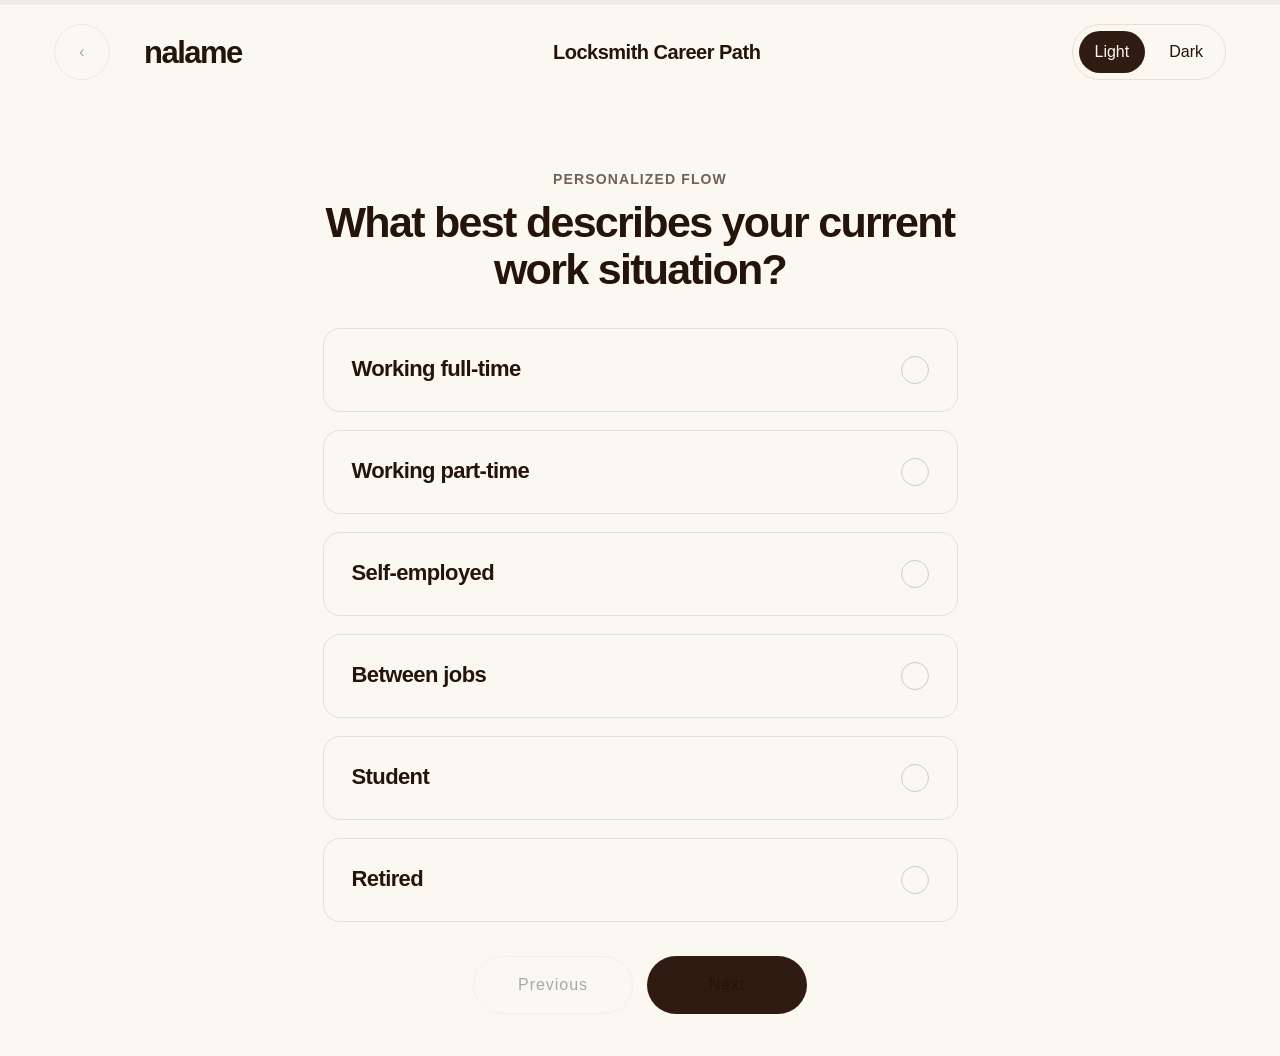
==== index.html @ 8ba8b07e "committed" ====
<!doctype html>
<html lang="en">
  <head>
    <meta charset="utf-8">
    <meta name="viewport" content="width=device-width, initial-scale=1">
    <title>Nalame</title>
    <script src="./wc.js" defer></script>
    <script src="./nalame.config.js" defer></script>
    <script src="./nalame.js" defer></script>
    <link href="scss/nalame.css" rel="stylesheet">
  </head>

  <body style="margin:0;padding:0;">
    <wc-include href="nalame.html"></wc-include>
  </body>
</html>
---- scss/nalame.css ----
html,
body {
  margin: 0;
  padding: 0; }

.nalame {
  --nalame-bg: #fbf8f1;
  --nalame-text: #241409;
  --nalame-primary: #2f1b11;
  --nalame-line: #f0ebe4;
  --nalame-border: #e8ded2;
  --nalame-selected: #f1ebe3;
  --nalame-muted: #6f6258;
  --nalame-focus: #77513d;
  --nalame-white: #ffffff;
  --nalame-motion: 180ms ease;
  min-height: 100vh;
  display: block;
  background: var(--nalame-bg);
  color: var(--nalame-text);
  font-family: Arial, Helvetica, sans-serif; }

.nalame[data-theme="dark"] {
  --nalame-bg: #21170f;
  --nalame-text: #fff8ef;
  --nalame-primary: #f5eadc;
  --nalame-line: rgba(255, 248, 239, 0.12);
  --nalame-border: rgba(255, 248, 239, 0.2);
  --nalame-selected: rgba(245, 234, 220, 0.12);
  --nalame-muted: #d4c4b3;
  --nalame-focus: #f5eadc;
  --nalame-white: #2b2017; }

.nalame *,
.nalame *::before,
.nalame *::after {
  box-sizing: border-box; }

.nalame button,
.nalame input {
  font: inherit; }

.nalame button {
  color: inherit; }

.nalame__shell {
  min-height: 100vh;
  display: flex;
  flex-direction: column; }

.nalame__header {
  min-height: 94px;
  padding: 0 54px;
  display: grid;
  grid-template-columns: 56px auto 1fr auto;
  align-items: center;
  gap: 34px;
  background: var(--nalame-bg); }

.nalame__brand {
  font-size: 31px;
  line-height: 1;
  font-weight: 700;
  letter-spacing: -1.5px;
  white-space: nowrap; }

.nalame__header-title {
  justify-self: center;
  font-size: 20px;
  line-height: 1;
  font-weight: 700;
  letter-spacing: -0.5px; }

.nalame__icon-button {
  width: 56px;
  height: 56px;
  padding: 0;
  border: 1px solid #d5cbbf;
  border-radius: 50%;
  background: transparent;
  display: grid;
  place-items: center;
  cursor: pointer;
  font-size: 28px;
  line-height: 1;
  transition: background-color var(--nalame-motion), border-color var(--nalame-motion), transform var(--nalame-motion); }

.nalame__icon-button:hover:not(:disabled) {
  background: var(--nalame-selected); }

.nalame__icon-button:disabled,
.nalame__button:disabled {
  opacity: 0.35;
  cursor: not-allowed; }

.nalame__theme {
  display: inline-flex;
  align-items: center;
  gap: 8px;
  padding: 6px;
  border: 1px solid var(--nalame-border);
  border-radius: 999px; }

.nalame__theme-button {
  min-height: 42px;
  padding: 0 16px;
  border: 0;
  border-radius: 999px;
  background: transparent;
  color: var(--nalame-muted);
  cursor: pointer;
  font-size: 14px;
  font-weight: 700; }

.nalame__theme-button[aria-pressed="true"] {
  background: var(--nalame-primary);
  color: var(--nalame-bg); }

.nalame__progress-wrap {
  height: 5px;
  background: var(--nalame-line); }

.nalame__progress-track,
.nalame__progress-bar {
  height: 5px;
  display: block; }

.nalame__progress-bar {
  width: 0;
  background: var(--nalame-primary);
  transition: width 240ms ease; }

.nalame__main {
  width: 100%;
  max-width: 675px;
  margin: 0 auto;
  padding: 72px 20px 42px;
  flex: 1; }

.nalame__screen {
  opacity: 1;
  transform: translateY(0); }

.nalame__screen-track--fade-lift {
  animation: nalameFadeLift 350ms cubic-bezier(0.22, 1, 0.36, 1) both; }

.nalame__screen-track--fade-lift-back {
  animation: nalameFadeLiftBack 350ms cubic-bezier(0.22, 1, 0.36, 1) both; }

.nalame__eyebrow,
.nalame__conversation {
  margin: 0 0 12px;
  text-align: center;
  color: var(--nalame-muted);
  font-size: 14px;
  font-weight: 700;
  letter-spacing: 0.08em;
  text-transform: uppercase; }

.nalame__conversation {
  max-width: 560px;
  margin: 0 auto 18px;
  text-transform: none;
  letter-spacing: 0;
  line-height: 1.5; }

.nalame__question,
.nalame__summary-title {
  margin: 0 0 34px;
  text-align: center;
  font-size: 43px;
  line-height: 1.1;
  font-weight: 700;
  letter-spacing: -1.7px; }

.nalame__answers {
  display: grid;
  gap: 18px;
  margin: 0;
  padding: 0;
  border: 0; }

.nalame__answer {
  width: 100%;
  min-height: 84px;
  padding: 0 28px;
  border: 1px solid var(--nalame-border);
  border-radius: 17px;
  background: transparent;
  display: flex;
  align-items: center;
  justify-content: space-between;
  gap: 18px;
  cursor: pointer;
  transition: background-color var(--nalame-motion), border-color var(--nalame-motion), transform var(--nalame-motion), box-shadow var(--nalame-motion); }

.nalame__answer:hover {
  background: rgba(241, 235, 227, 0.45); }

.nalame__answer.is-selected,
.nalame__answer:has(.nalame__answer-input:checked) {
  background: var(--nalame-selected);
  border-color: transparent; }

.nalame__answer-input {
  position: absolute;
  opacity: 0;
  pointer-events: none; }

.nalame__answer-text {
  text-align: left;
  font-size: 22px;
  line-height: 1.2;
  font-weight: 700;
  letter-spacing: -0.6px; }

.nalame__answer-check {
  width: 28px;
  height: 28px;
  border: 1px solid #d5cbbf;
  border-radius: 50%;
  color: transparent;
  display: grid;
  place-items: center;
  flex: 0 0 auto;
  font-size: 16px;
  line-height: 1;
  font-weight: 700; }

.nalame__answer.is-selected .nalame__answer-check,
.nalame__answer:has(.nalame__answer-input:checked) .nalame__answer-check {
  background: var(--nalame-primary);
  border-color: var(--nalame-primary);
  color: var(--nalame-white); }

.nalame__slider-wrap {
  display: grid;
  gap: 18px;
  padding: 28px;
  border: 1px solid var(--nalame-border);
  border-radius: 17px;
  background: rgba(255, 255, 255, 0.55); }

.nalame__slider {
  width: 100%;
  accent-color: var(--nalame-primary); }

.nalame__slider-scale {
  display: flex;
  justify-content: space-between;
  color: var(--nalame-muted);
  font-size: 14px;
  font-weight: 700; }

.nalame__slider-output {
  justify-self: center;
  width: 52px;
  height: 52px;
  border-radius: 50%;
  background: var(--nalame-selected);
  display: grid;
  place-items: center;
  font-size: 24px;
  font-weight: 700; }

.nalame__actions {
  margin-top: 34px;
  display: flex;
  justify-content: center;
  gap: 14px;
  flex-wrap: wrap; }

.nalame__button {
  min-width: 160px;
  min-height: 58px;
  padding: 0 24px;
  border: 1px solid var(--nalame-border);
  border-radius: 999px;
  background: transparent;
  cursor: pointer;
  font-size: 16px;
  font-weight: 700;
  letter-spacing: 0.06em;
  transition: transform var(--nalame-motion), opacity var(--nalame-motion), box-shadow var(--nalame-motion); }

.nalame__button--primary {
  border: 0;
  background: var(--nalame-primary);
  color: var(--nalame-bg); }

.nalame__button:hover:not(:disabled) {
  transform: translateY(-1px);
  box-shadow: 0 18px 34px rgba(47, 27, 17, 0.2); }

.nalame__summary-intro {
  max-width: 520px;
  margin: 0 auto 34px;
  text-align: center;
  color: var(--nalame-muted);
  font-size: 18px;
  line-height: 1.5; }

.nalame__summary-list {
  display: grid;
  gap: 14px;
  margin: 0;
  padding: 0;
  list-style: none; }

.nalame__summary-item {
  padding: 20px 24px;
  border: 1px solid var(--nalame-border);
  border-radius: 17px;
  background: rgba(255, 255, 255, 0.35); }

.nalame__summary-question,
.nalame__summary-answer {
  margin: 0; }

.nalame__summary-question {
  font-weight: 700; }

.nalame__summary-answer {
  margin-top: 8px;
  color: var(--nalame-muted); }

.nalame__icon-button:focus-visible,
.nalame__theme-button:focus-visible,
.nalame__answer:focus-within,
.nalame__button:focus-visible,
.nalame__slider:focus-visible {
  outline: 3px solid var(--nalame-focus);
  outline-offset: 3px; }

.nalame__sr-only {
  position: absolute;
  width: 1px;
  height: 1px;
  padding: 0;
  margin: -1px;
  overflow: hidden;
  clip: rect(0, 0, 0, 0);
  white-space: nowrap;
  border: 0; }

@keyframes nalameFadeLift {
  from {
    opacity: 0;
    transform: translateY(14px); }
  to {
    opacity: 1;
    transform: translateY(0); } }

@keyframes nalameFadeLiftBack {
  from {
    opacity: 0;
    transform: translateY(-14px); }
  to {
    opacity: 1;
    transform: translateY(0); } }

@media (max-width: 700px) {
  .nalame__header {
    min-height: 82px;
    padding: 0 18px;
    grid-template-columns: 48px auto 1fr;
    gap: 14px; }
  .nalame__icon-button {
    width: 48px;
    height: 48px; }
  .nalame__brand {
    font-size: 25px; }
  .nalame__header-title {
    display: none; }
  .nalame__theme {
    justify-self: end; }
  .nalame__theme-button {
    min-height: 36px;
    padding: 0 10px;
    font-size: 12px; }
  .nalame__main {
    padding-top: 54px; }
  .nalame__question,
  .nalame__summary-title {
    font-size: 34px; }
  .nalame__answer {
    min-height: 76px;
    padding: 0 20px; }
  .nalame__answer-text {
    font-size: 19px; } }
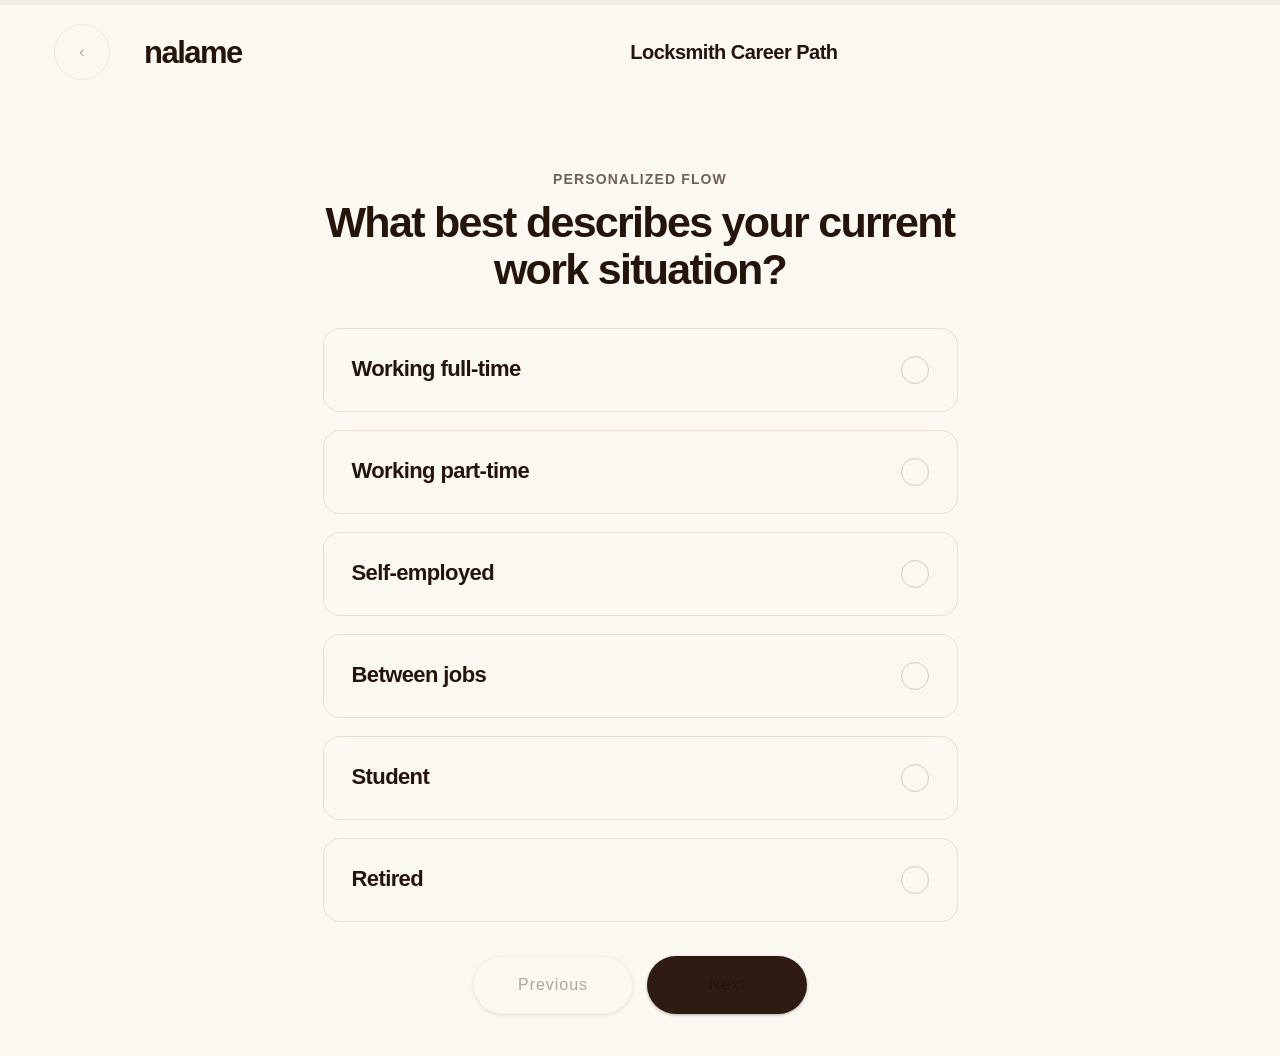
==== commit b8911527: "committed" ====
--- a/index.html
+++ b/index.html
@@ -7,7 +7,7 @@
     <script src="./wc.js" defer></script>
     <script src="./nalame.config.js" defer></script>
     <script src="./nalame.js" defer></script>
-    <link href="scss/nalame.css" rel="stylesheet">
+    <link href="./nalame.css" rel="stylesheet">
   </head>
 
   <body style="margin:0;padding:0;">
--- a/nalame.css
+++ b/nalame.css
@@ -0,0 +1,406 @@
+html,
+body {
+  margin: 0;
+  padding: 0; }
+
+.nalame {
+  --nalame-bg: #fbf8f1;
+  --nalame-text: #241409;
+  --nalame-primary: #2f1b11;
+  --nalame-line: #f0ebe4;
+  --nalame-border: #e8ded2;
+  --nalame-selected: #f1ebe3;
+  --nalame-muted: #6f6258;
+  --nalame-focus: #77513d;
+  --nalame-white: #ffffff;
+  --nalame-motion: 180ms ease;
+  min-height: 100vh;
+  display: block;
+  background: var(--nalame-bg);
+  color: var(--nalame-text);
+  font-family: Arial, Helvetica, sans-serif; }
+
+.nalame[data-theme="dark"] {
+  --nalame-bg: #21170f;
+  --nalame-text: #fff8ef;
+  --nalame-primary: #f5eadc;
+  --nalame-line: rgba(255, 248, 239, 0.12);
+  --nalame-border: rgba(255, 248, 239, 0.2);
+  --nalame-selected: rgba(245, 234, 220, 0.12);
+  --nalame-muted: #d4c4b3;
+  --nalame-focus: #f5eadc;
+  --nalame-white: #2b2017; }
+
+.nalame *,
+.nalame *::before,
+.nalame *::after {
+  box-sizing: border-box; }
+
+.nalame button,
+.nalame input {
+  font: inherit; }
+
+.nalame button {
+  color: inherit; }
+
+.nalame__shell {
+  min-height: 100vh;
+  display: flex;
+  flex-direction: column; }
+
+.nalame__header {
+  min-height: 94px;
+  padding: 0 54px;
+  display: grid;
+  grid-template-columns: 56px auto 1fr auto;
+  align-items: center;
+  gap: 34px;
+  background: var(--nalame-bg); }
+
+.nalame__brand {
+  font-size: 31px;
+  line-height: 1;
+  font-weight: 700;
+  letter-spacing: -1.5px;
+  white-space: nowrap; }
+
+.nalame__header-title {
+  justify-self: center;
+  font-size: 20px;
+  line-height: 1;
+  font-weight: 700;
+  letter-spacing: -0.5px; }
+
+.nalame__icon-button {
+  width: 56px;
+  height: 56px;
+  padding: 0;
+  border: 1px solid #d5cbbf;
+  border-radius: 50%;
+  background: transparent;
+  display: grid;
+  place-items: center;
+  cursor: pointer;
+  font-size: 28px;
+  line-height: 1;
+  transition: background-color var(--nalame-motion), border-color var(--nalame-motion), transform var(--nalame-motion); }
+
+.nalame__icon-button:hover:not(:disabled) {
+  background: var(--nalame-selected); }
+
+.nalame__icon-button:disabled,
+.nalame__button:disabled {
+  opacity: 0.35;
+  cursor: not-allowed; }
+
+.nalame__theme {
+  display: inline-flex;
+  align-items: center;
+  gap: 8px;
+  padding: 6px;
+  border: 1px solid var(--nalame-border);
+  border-radius: 999px; }
+
+.nalame__theme-button {
+  min-height: 42px;
+  padding: 0 16px;
+  border: 0;
+  border-radius: 999px;
+  background: transparent;
+  color: var(--nalame-muted);
+  cursor: pointer;
+  font-size: 14px;
+  font-weight: 700; }
+
+.nalame__theme-button[aria-pressed="true"] {
+  background: var(--nalame-primary);
+  color: var(--nalame-bg); }
+
+.nalame__progress-wrap {
+  height: 5px;
+  background: var(--nalame-line); }
+
+.nalame__progress-track,
+.nalame__progress-bar {
+  height: 5px;
+  display: block; }
+
+.nalame__progress-bar {
+  width: 0;
+  background: var(--nalame-primary);
+  transition: width 240ms ease; }
+
+.nalame__main {
+  width: 100%;
+  max-width: 675px;
+  margin: 0 auto;
+  padding: 72px 20px 42px;
+  flex: 1; }
+
+.nalame__screen {
+  opacity: 1;
+  transform: translateY(0); }
+
+.nalame__screen-track--fade-lift {
+  animation: nalameFadeLift 350ms cubic-bezier(0.22, 1, 0.36, 1) both; }
+
+.nalame__screen-track--fade-lift-back {
+  animation: nalameFadeLiftBack 350ms cubic-bezier(0.22, 1, 0.36, 1) both; }
+
+.nalame__eyebrow,
+.nalame__conversation {
+  margin: 0 0 12px;
+  text-align: center;
+  color: var(--nalame-muted);
+  font-size: 14px;
+  font-weight: 700;
+  letter-spacing: 0.08em;
+  text-transform: uppercase; }
+
+.nalame__conversation {
+  max-width: 560px;
+  margin: 0 auto 18px;
+  text-transform: none;
+  letter-spacing: 0;
+  line-height: 1.5; }
+
+.nalame__question,
+.nalame__summary-title {
+  margin: 0 0 34px;
+  text-align: center;
+  font-size: 43px;
+  line-height: 1.1;
+  font-weight: 700;
+  letter-spacing: -1.7px; }
+
+.nalame__answers {
+  display: grid;
+  gap: 18px;
+  margin: 0;
+  padding: 0;
+  border: 0; }
+
+.nalame__answer {
+  width: 100%;
+  min-height: 84px;
+  padding: 0 28px;
+  border: 1px solid var(--nalame-border);
+  border-radius: 17px;
+  background: transparent;
+  display: flex;
+  align-items: center;
+  justify-content: space-between;
+  gap: 18px;
+  cursor: pointer;
+  transition: background-color var(--nalame-motion), border-color var(--nalame-motion), transform var(--nalame-motion), box-shadow var(--nalame-motion); }
+
+.nalame__answer:hover {
+  background: rgba(241, 235, 227, 0.45); }
+
+.nalame__answer.is-selected,
+.nalame__answer:has(.nalame__answer-input:checked) {
+  background: var(--nalame-selected);
+  border-color: transparent; }
+
+.nalame__answer-input {
+  position: absolute;
+  opacity: 0;
+  pointer-events: none; }
+
+.nalame__answer-text {
+  text-align: left;
+  font-size: 22px;
+  line-height: 1.2;
+  font-weight: 700;
+  letter-spacing: -0.6px; }
+
+.nalame__answer-check {
+  width: 28px;
+  height: 28px;
+  border: 1px solid #d5cbbf;
+  border-radius: 50%;
+  color: transparent;
+  display: grid;
+  place-items: center;
+  flex: 0 0 auto;
+  font-size: 16px;
+  line-height: 1;
+  font-weight: 700; }
+
+.nalame__answer.is-selected .nalame__answer-check,
+.nalame__answer:has(.nalame__answer-input:checked) .nalame__answer-check {
+  background: var(--nalame-primary);
+  border-color: var(--nalame-primary);
+  color: var(--nalame-white); }
+
+.nalame__slider-wrap {
+  display: grid;
+  gap: 18px;
+  padding: 28px;
+  border: 1px solid var(--nalame-border);
+  border-radius: 17px;
+  background: rgba(255, 255, 255, 0.55); }
+
+.nalame__slider {
+  width: 100%;
+  accent-color: var(--nalame-primary); }
+
+.nalame__slider-scale {
+  display: flex;
+  justify-content: space-between;
+  color: var(--nalame-muted);
+  font-size: 14px;
+  font-weight: 700; }
+
+.nalame__slider-output {
+  justify-self: center;
+  width: 52px;
+  height: 52px;
+  border-radius: 50%;
+  background: var(--nalame-selected);
+  display: grid;
+  place-items: center;
+  font-size: 24px;
+  font-weight: 700; }
+
+.nalame__actions {
+  margin-top: 34px;
+  display: flex;
+  justify-content: center;
+  gap: 14px;
+  flex-wrap: wrap; }
+
+.nalame__button {
+  min-width: 160px;
+  min-height: 58px;
+  padding: 0 24px;
+  border: 1px solid var(--nalame-border);
+  border-radius: 999px;
+  background: transparent;
+  cursor: pointer;
+  font-size: 16px;
+  font-weight: 700;
+  letter-spacing: 0.06em;
+  transition: transform var(--nalame-motion), opacity var(--nalame-motion), box-shadow var(--nalame-motion); }
+
+.nalame__button--primary {
+  border: 0;
+  background: var(--nalame-primary);
+  color: var(--nalame-bg); }
+
+.nalame__button:hover:not(:disabled) {
+  transform: translateY(-1px);
+  box-shadow: 0 18px 34px rgba(47, 27, 17, 0.2); }
+
+.nalame__summary-intro {
+  max-width: 520px;
+  margin: 0 auto 34px;
+  text-align: center;
+  color: var(--nalame-muted);
+  font-size: 18px;
+  line-height: 1.5; }
+
+.nalame__summary-list {
+  display: grid;
+  gap: 14px;
+  margin: 0;
+  padding: 0;
+  list-style: none; }
+
+.nalame__summary-item {
+  padding: 20px 24px;
+  border: 1px solid var(--nalame-border);
+  border-radius: 17px;
+  background: rgba(255, 255, 255, 0.35); }
+
+.nalame__summary-question,
+.nalame__summary-answer {
+  margin: 0; }
+
+.nalame__summary-question {
+  font-weight: 700; }
+
+.nalame__summary-answer {
+  margin-top: 8px;
+  color: var(--nalame-muted); }
+
+.nalame__icon-button:focus-visible,
+.nalame__theme-button:focus-visible,
+.nalame__answer:focus-within,
+.nalame__button:focus-visible,
+.nalame__slider:focus-visible {
+  outline: 3px solid var(--nalame-focus);
+  outline-offset: 3px; }
+
+.nalame__sr-only {
+  position: absolute;
+  width: 1px;
+  height: 1px;
+  padding: 0;
+  margin: -1px;
+  overflow: hidden;
+  clip: rect(0, 0, 0, 0);
+  white-space: nowrap;
+  border: 0; }
+
+@keyframes nalameFadeLift {
+  from {
+    opacity: 0;
+    transform: translateY(14px); }
+  to {
+    opacity: 1;
+    transform: translateY(0); } }
+
+@keyframes nalameFadeLiftBack {
+  from {
+    opacity: 0;
+    transform: translateY(-14px); }
+  to {
+    opacity: 1;
+    transform: translateY(0); } }
+
+@media (max-width: 700px) {
+  .nalame__header {
+    min-height: 82px;
+    padding: 0 18px;
+    grid-template-columns: 48px auto 1fr;
+    gap: 14px; }
+  .nalame__icon-button {
+    width: 48px;
+    height: 48px; }
+  .nalame__brand {
+    font-size: 25px; }
+  .nalame__header-title {
+    display: none; }
+  .nalame__theme {
+    justify-self: end; }
+  .nalame__theme-button {
+    min-height: 36px;
+    padding: 0 10px;
+    font-size: 12px; }
+  .nalame__main {
+    padding-top: 54px; }
+  .nalame__question,
+  .nalame__summary-title {
+    font-size: 34px; }
+  .nalame__answer {
+    min-height: 76px;
+    padding: 0 20px; }
+  .nalame__answer-text {
+    font-size: 19px; } }
+
+.nalame__theme {
+  display: none !important; }
+
+.nalame__button {
+  border: none;
+  border-radius: 20px;
+  min-height: 40px;
+  padding: 0 24px;
+  font-weight: 600;
+  background: #6750A4;
+  color: #fff;
+  box-shadow: 0 1px 3px rgba(0, 0, 0, 0.3); }
+
+.nalame__button:not(:disabled):hover {
+  transform: translateY(-1px); }
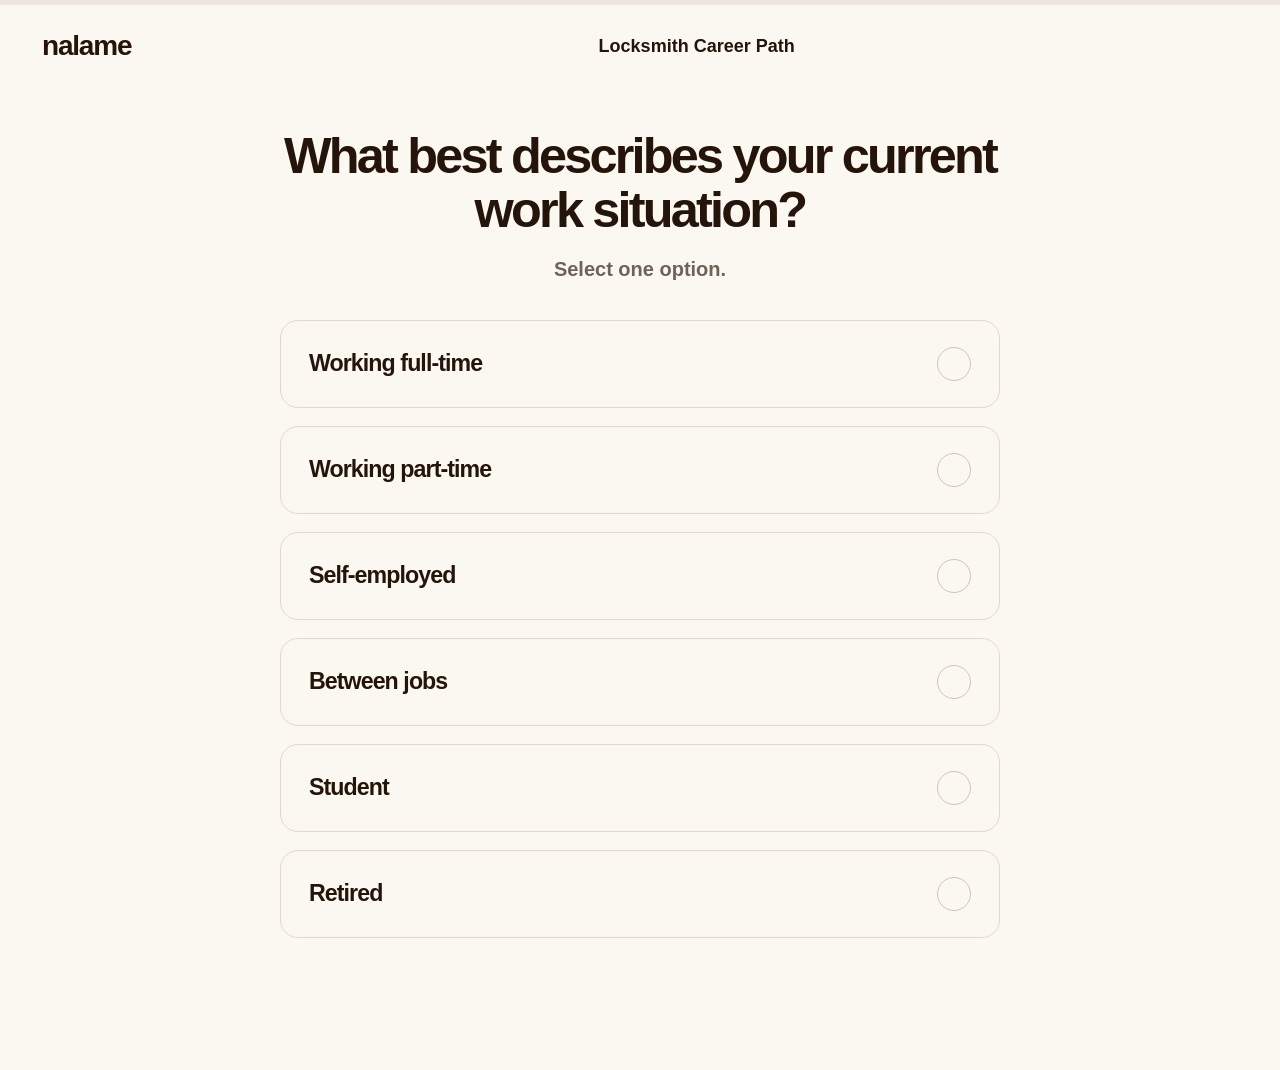
==== commit d2066ba3: "committed" ====
--- a/index.html
+++ b/index.html
@@ -4,11 +4,11 @@
     <meta charset="utf-8">
     <meta name="viewport" content="width=device-width, initial-scale=1">
     <title>Nalame</title>
-    <script src="./wc.js" defer></script>
-    <script src="./nalame.config.js" defer></script>
-    <script src="./nalame.js" defer></script>
-    <link href="./nalame.css" rel="stylesheet">
-  </head>
+    <script src="wc.js" defer></script>
+    <script src="nalame.config.js" defer></script>
+    <script src="nalame.js" defer></script>
+    <link href="./nalame.scss" rel="stylesheet">
+</head>
 
   <body style="margin:0;padding:0;">
     <wc-include href="nalame.html"></wc-include>
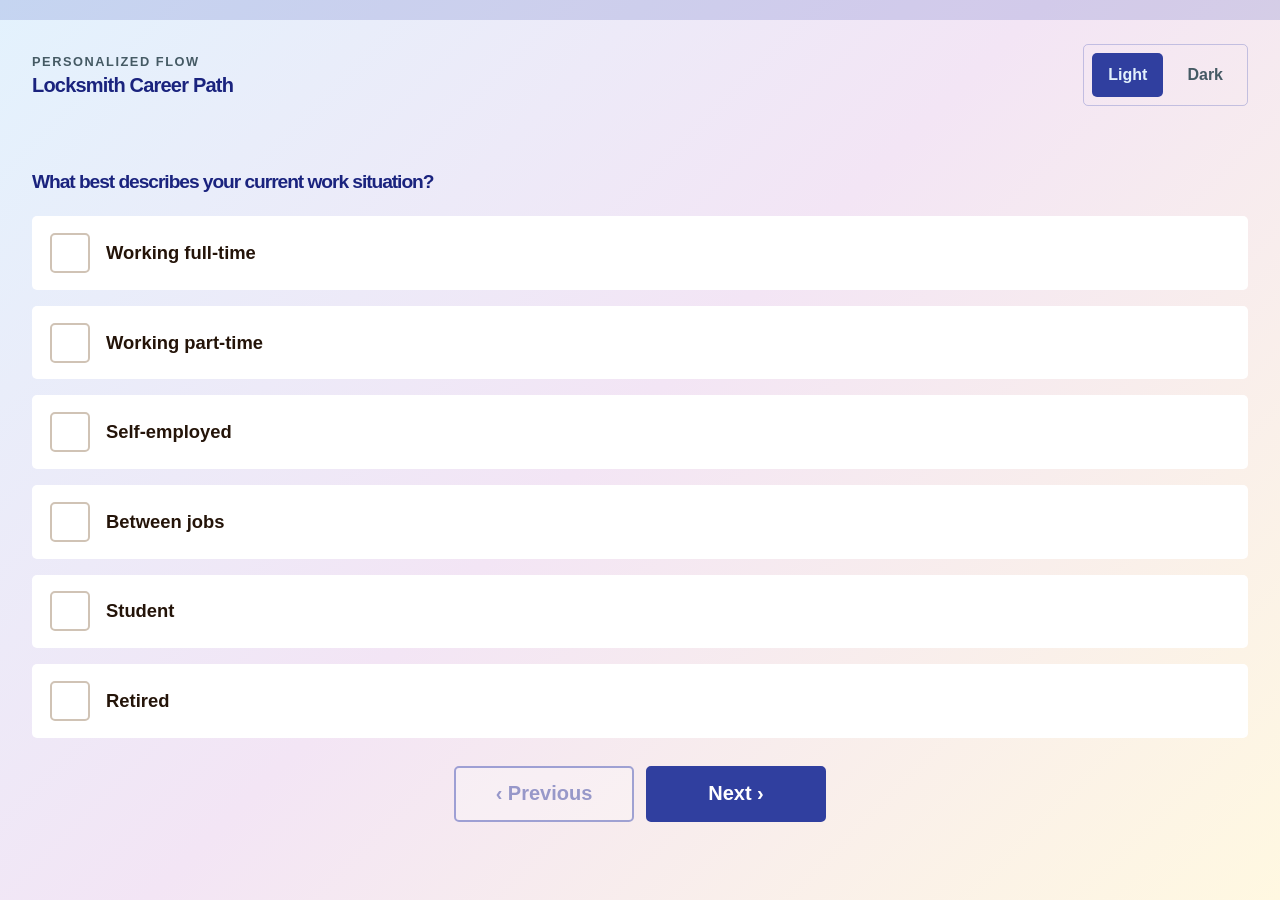
==== commit 974b1023: "committed" ====
--- a/index.html
+++ b/index.html
@@ -4,12 +4,11 @@
     <meta charset="utf-8">
     <meta name="viewport" content="width=device-width, initial-scale=1">
     <title>Nalame</title>
-    <script src="wc.js" defer></script>
+    <link rel="stylesheet" href="nalame.css">
+    <script src="./wc.js" defer></script>
     <script src="nalame.config.js" defer></script>
     <script src="nalame.js" defer></script>
-    <link href="./nalame.scss" rel="stylesheet">
-</head>
-
+  </head>
   <body style="margin:0;padding:0;">
     <wc-include href="nalame.html"></wc-include>
   </body>
--- a/nalame.css
+++ b/nalame.css
@@ -0,0 +1,821 @@
+@charset "UTF-8";
+.nalame {
+  --nalame-color-primary: #3f51b5;
+  --nalame-color-primary-strong: #303f9f;
+  --nalame-color-secondary: #00796b;
+  --nalame-color-surface: #ffffff;
+  --nalame-color-surface-variant: #e3f2fd;
+  --nalame-color-background: #e3f2fd;
+  --nalame-color-text: #1a237e;
+  --nalame-color-muted: #455a64;
+  --nalame-color-outline: #90caf9;
+  --nalame-color-focus: #ffeb3b;
+  --nalame-color-card: #ffffff;
+  --nalame-answer-1: #3f51b5;
+  --nalame-answer-2: #009688;
+  --nalame-answer-3: #ff9800;
+  --nalame-answer-4: #e91e63;
+  --nalame-answer-selected: #4caf50;
+  --nalame-radius-sm: 5px;
+  --nalame-radius-md: 5px;
+  --nalame-radius-lg: 5px;
+  --nalame-space-1: 0.25rem;
+  --nalame-space-2: 0.5rem;
+  --nalame-space-3: 0.75rem;
+  --nalame-space-4: 1rem;
+  --nalame-space-5: 1.5rem;
+  --nalame-space-6: 2rem;
+  --nalame-font-family: Arial, Helvetica, sans-serif;
+  --nalame-motion: 180ms ease;
+  display: block;
+  width: 100%;
+  min-height: 100dvh;
+  overflow-x: hidden;
+  color: var(--nalame-color-text);
+  background: linear-gradient(135deg, #e3f2fd 0%, #f3e5f5 48%, #fff8e1 100%);
+  font-family: var(--nalame-font-family); }
+
+.nalame[data-theme="dark"] {
+  --nalame-color-primary: #80deea;
+  --nalame-color-primary-strong: #26c6da;
+  --nalame-color-secondary: #ffcc80;
+  --nalame-color-surface: #121826;
+  --nalame-color-surface-variant: #1e293b;
+  --nalame-color-background: #0f172a;
+  --nalame-color-text: #f8fafc;
+  --nalame-color-muted: #cbd5e1;
+  --nalame-color-outline: #475569;
+  --nalame-color-card: #121826;
+  --nalame-answer-1: #5c6bc0;
+  --nalame-answer-2: #26a69a;
+  --nalame-answer-3: #ffa726;
+  --nalame-answer-4: #ec407a;
+  --nalame-answer-selected: #66bb6a;
+  background: linear-gradient(135deg, #0f172a 0%, #263238 50%, #311b92 100%); }
+
+.nalame[data-theme="light"] {
+  --nalame-color-primary: #3f51b5;
+  --nalame-color-primary-strong: #303f9f;
+  --nalame-color-secondary: #00796b;
+  --nalame-color-surface: #ffffff;
+  --nalame-color-surface-variant: #e0f7fa;
+  --nalame-color-background: #e3f2fd;
+  --nalame-color-text: #1a237e;
+  --nalame-color-muted: #455a64;
+  --nalame-color-outline: #90caf9;
+  --nalame-color-card: #ffffff;
+  --nalame-answer-1: #3f51b5;
+  --nalame-answer-2: #009688;
+  --nalame-answer-3: #ff9800;
+  --nalame-answer-4: #e91e63;
+  --nalame-answer-selected: #4caf50;
+  background: linear-gradient(135deg, #e3f2fd 0%, #f3e5f5 48%, #fff8e1 100%); }
+
+.nalame * {
+  box-sizing: border-box;
+  font-family: var(--nalame-font-family); }
+
+.nalame__shell {
+  width: 100%;
+  min-height: 100dvh;
+  display: flex;
+  flex-direction: column;
+  margin: 0;
+  padding: 20px var(--nalame-space-6) var(--nalame-space-5); }
+
+.nalame__progress-wrap {
+  position: fixed;
+  top: 0;
+  left: 0;
+  right: 0;
+  z-index: 20;
+  width: 100vw;
+  height: 20px;
+  margin: 0;
+  padding: 0;
+  pointer-events: none; }
+
+.nalame__progress-track {
+  width: 100%;
+  height: 20px;
+  display: block;
+  overflow: hidden;
+  border-radius: 0;
+  background: rgba(63, 81, 181, 0.18); }
+
+.nalame[data-theme="dark"] .nalame__progress-track {
+  background: rgba(242, 234, 223, 0.18); }
+
+.nalame__progress-bar {
+  width: 0;
+  height: 20px;
+  display: block;
+  border-radius: 0;
+  background: var(--nalame-color-primary);
+  transition: width var(--nalame-motion); }
+
+.nalame__header {
+  width: 100%;
+  display: flex;
+  align-items: center;
+  justify-content: space-between;
+  gap: var(--nalame-space-4);
+  padding: var(--nalame-space-5) 0 var(--nalame-space-3); }
+
+.nalame__brand {
+  display: grid;
+  gap: var(--nalame-space-1); }
+
+.nalame__eyebrow {
+  color: var(--nalame-color-muted);
+  font-size: 0.8rem;
+  font-weight: 800;
+  letter-spacing: 0.12em;
+  text-transform: uppercase; }
+
+.nalame__title {
+  margin: 0;
+  color: var(--nalame-color-text);
+  font-size: 1.25rem;
+  font-weight: 900;
+  line-height: 1.2;
+  letter-spacing: -0.04em; }
+
+.nalame__theme {
+  display: inline-flex;
+  align-items: center;
+  gap: var(--nalame-space-2);
+  padding: var(--nalame-space-2);
+  border: 1px solid rgba(63, 81, 181, 0.28);
+  border-radius: var(--nalame-radius-md);
+  background: transparent; }
+
+.nalame[data-theme="dark"] .nalame__theme {
+  border-color: rgba(242, 234, 223, 0.16); }
+
+.nalame__theme-label {
+  display: none; }
+
+.nalame__theme-button,
+.nalame__button {
+  min-height: 44px;
+  border: 0;
+  border-radius: var(--nalame-radius-md);
+  cursor: pointer;
+  font: inherit;
+  font-weight: 800;
+  transition: background-color var(--nalame-motion), color var(--nalame-motion), border-color var(--nalame-motion); }
+
+.nalame__theme-button {
+  padding: 0 var(--nalame-space-4);
+  color: var(--nalame-color-muted);
+  background: transparent; }
+
+.nalame__theme-button[aria-pressed="true"] {
+  color: var(--nalame-color-background);
+  background: var(--nalame-color-primary-strong); }
+
+.nalame__main {
+  width: 100%;
+  flex: 1;
+  min-height: calc(100dvh - 150px);
+  display: flex;
+  align-items: center;
+  justify-content: center;
+  overflow: visible; }
+
+.nalame__screen-viewport,
+.nalame__screen-track,
+.nalame__screen {
+  width: 100%;
+  max-width: 100%;
+  display: block; }
+
+.nalame__screen-track {
+  will-change: opacity, transform; }
+
+.nalame__screen-track--fade-lift {
+  animation: nalameFadeLift 350ms cubic-bezier(0.22, 1, 0.36, 1) both; }
+
+.nalame__screen-track--fade-lift-back {
+  animation: nalameFadeLiftBack 350ms cubic-bezier(0.22, 1, 0.36, 1) both; }
+
+.nalame__card {
+  width: 100%;
+  max-width: 1280px;
+  margin: 0 auto;
+  padding: 0;
+  border: 0;
+  border-radius: var(--nalame-radius-lg);
+  background: transparent;
+  box-shadow: none; }
+
+.nalame__card--quiz {
+  min-height: auto;
+  display: flex;
+  flex-direction: column;
+  justify-content: center;
+  gap: var(--nalame-space-5); }
+
+.nalame__question-media {
+  width: 100%;
+  min-height: 0;
+  max-height: 7.5rem;
+  display: flex;
+  align-items: center;
+  justify-content: center;
+  margin: 0 auto;
+  padding: 0;
+  overflow: hidden; }
+
+.nalame__question-media--empty {
+  display: none; }
+
+.nalame__question-image {
+  width: 12rem;
+  max-width: 100%;
+  max-height: 7.5rem;
+  height: auto;
+  display: block;
+  object-fit: contain;
+  border: 0;
+  border-radius: var(--nalame-radius-md);
+  box-shadow: none; }
+
+.nalame__question {
+  width: 100%;
+  min-height: 0;
+  max-height: none;
+  display: block;
+  margin: 0;
+  overflow: visible;
+  color: var(--nalame-color-text);
+  font-size: 3.5rem;
+  font-weight: 900;
+  line-height: 1.05;
+  letter-spacing: -0.055em;
+  text-align: left;
+  text-wrap: balance; }
+
+.nalame__answers {
+  width: 100%;
+  display: flex;
+  flex-direction: column;
+  gap: var(--nalame-space-4);
+  margin: 0;
+  padding: 0;
+  border: 0; }
+
+.nalame__answer {
+  position: relative;
+  width: 100%;
+  border: 2px solid transparent;
+  border-radius: var(--nalame-radius-md);
+  transition: border-color var(--nalame-motion); }
+
+.nalame__answer:hover,
+.nalame__answer:focus-within,
+.nalame__answer:has(.nalame__answer-input:checked) {
+  border-color: var(--nalame-color-focus); }
+
+.nalame__answer-input {
+  position: absolute;
+  inset: 0;
+  width: 100%;
+  height: 100%;
+  opacity: 0;
+  cursor: pointer; }
+
+.nalame__answer-label {
+  width: 100%;
+  min-height: 4.35rem;
+  display: grid;
+  grid-template-columns: 2.5rem 1fr;
+  align-items: center;
+  column-gap: var(--nalame-space-4);
+  padding: var(--nalame-space-3) var(--nalame-space-4);
+  border: 0;
+  border-radius: var(--nalame-radius-md);
+  color: #ffffff;
+  background: var(--nalame-answer-1);
+  box-shadow: none;
+  font-size: 1.15rem;
+  font-weight: 900;
+  line-height: 1.2;
+  text-align: left; }
+
+.nalame__answer:nth-of-type(2) .nalame__answer-label {
+  background: var(--nalame-answer-2); }
+
+.nalame__answer:nth-of-type(3) .nalame__answer-label {
+  background: var(--nalame-answer-3);
+  color: #1b1b1b; }
+
+.nalame__answer:nth-of-type(4) .nalame__answer-label {
+  background: var(--nalame-answer-4); }
+
+.nalame__answer-input:checked + .nalame__answer-label {
+  color: #ffffff;
+  background: var(--nalame-answer-selected); }
+
+.nalame__answer-check {
+  width: 2.5rem;
+  height: 2.5rem;
+  display: inline-flex;
+  align-items: center;
+  justify-content: center;
+  border: 3px solid currentColor;
+  border-radius: var(--nalame-radius-md);
+  color: inherit;
+  background: transparent;
+  line-height: 1; }
+
+.nalame__answer-text {
+  min-width: 0;
+  display: block;
+  overflow-wrap: anywhere; }
+
+.nalame__answer-input:checked + .nalame__answer-label .nalame__answer-check::after {
+  content: "✓";
+  display: block;
+  font-size: 2.1rem;
+  font-weight: 900;
+  line-height: 1; }
+
+.nalame__answer-input:focus-visible + .nalame__answer-label,
+.nalame__button:focus-visible,
+.nalame__theme-button:focus-visible {
+  outline: 4px solid var(--nalame-color-focus);
+  outline-offset: 4px; }
+
+.nalame__actions {
+  display: flex;
+  flex-wrap: wrap;
+  align-items: center;
+  justify-content: center;
+  gap: var(--nalame-space-3);
+  margin-top: var(--nalame-space-1); }
+
+.nalame__button {
+  min-width: 180px;
+  width: 180px;
+  min-height: 56px;
+  display: inline-flex;
+  align-items: center;
+  justify-content: center;
+  gap: var(--nalame-space-2);
+  padding: 0 var(--nalame-space-5);
+  color: var(--nalame-color-primary-strong);
+  border: 2px solid var(--nalame-color-primary);
+  background: rgba(255, 255, 255, 0.55);
+  font-size: 1.25rem; }
+
+.nalame[data-theme="dark"] .nalame__button {
+  color: var(--nalame-color-text);
+  border-color: rgba(128, 222, 234, 0.5);
+  background: rgba(255, 255, 255, 0.08); }
+
+.nalame__button--primary {
+  color: #ffffff;
+  border-color: var(--nalame-color-primary-strong);
+  background: var(--nalame-color-primary-strong); }
+
+.nalame__button:disabled {
+  cursor: not-allowed;
+  opacity: 0.48; }
+
+[data-nalame-action="skip"] {
+  display: none; }
+
+.nalame__summary {
+  display: grid;
+  gap: var(--nalame-space-4); }
+
+.nalame__summary-header {
+  display: grid;
+  gap: var(--nalame-space-2);
+  text-align: center; }
+
+.nalame__summary-title {
+  margin: 0;
+  font-size: 2rem;
+  line-height: 1.15; }
+
+.nalame__summary-intro {
+  margin: 0;
+  color: var(--nalame-color-muted);
+  font-size: 1rem;
+  font-weight: 600; }
+
+.nalame__summary-list {
+  display: grid;
+  gap: var(--nalame-space-3);
+  margin: var(--nalame-space-4) 0 0;
+  padding: 0;
+  list-style: none; }
+
+.nalame__summary-item {
+  display: grid;
+  gap: var(--nalame-space-2);
+  padding: var(--nalame-space-4);
+  border: 0;
+  border-radius: var(--nalame-radius-md);
+  background: var(--nalame-color-surface-variant);
+  font-size: 0.875rem;
+  line-height: 1.45; }
+
+.nalame__summary-question {
+  margin: 0;
+  font-weight: 900; }
+
+.nalame__summary-answer {
+  margin: 0;
+  color: var(--nalame-color-muted);
+  font-weight: 700; }
+
+.nalame__sr-only {
+  position: absolute;
+  width: 1px;
+  height: 1px;
+  padding: 0;
+  overflow: hidden;
+  clip: rect(0, 0, 0, 0);
+  white-space: nowrap;
+  border: 0; }
+
+@keyframes nalameFadeLift {
+  from {
+    opacity: 0;
+    transform: translateY(18px) scale(0.985); }
+  to {
+    opacity: 1;
+    transform: translateY(0) scale(1); } }
+
+@keyframes nalameFadeLiftBack {
+  from {
+    opacity: 0;
+    transform: translateY(-12px) scale(0.985); }
+  to {
+    opacity: 1;
+    transform: translateY(0) scale(1); } }
+
+@media (max-width: 720px) {
+  .nalame__shell {
+    min-height: 100dvh;
+    padding: 20px var(--nalame-space-4) var(--nalame-space-4); }
+  .nalame__header {
+    flex: 0 0 auto;
+    align-items: flex-start;
+    gap: var(--nalame-space-3);
+    padding: var(--nalame-space-4) 0 var(--nalame-space-2); }
+  .nalame__theme {
+    margin-left: auto; }
+  .nalame__theme-button {
+    min-height: 40px;
+    padding: 0 var(--nalame-space-3); }
+  .nalame__main {
+    flex: 1;
+    min-height: 0;
+    display: flex;
+    align-items: center;
+    justify-content: center;
+    padding: var(--nalame-space-2) 0 var(--nalame-space-3); }
+  .nalame__card--quiz {
+    width: 100%;
+    min-height: auto;
+    gap: var(--nalame-space-3);
+    justify-content: center; }
+  .nalame__question-media {
+    max-height: 4.5rem; }
+  .nalame__question-image {
+    width: 7rem;
+    max-height: 4.25rem; }
+  .nalame__question {
+    min-height: auto;
+    max-height: none;
+    font-size: 2.15rem;
+    line-height: 1.08;
+    letter-spacing: -0.05em; }
+  .nalame__answers {
+    min-height: auto;
+    gap: var(--nalame-space-2); }
+  .nalame__answer-label {
+    min-height: 3.65rem;
+    grid-template-columns: 2.05rem 1fr;
+    column-gap: var(--nalame-space-3);
+    padding: 0.55rem var(--nalame-space-3);
+    font-size: 1rem;
+    line-height: 1.15; }
+  .nalame__answer-check {
+    width: 2.05rem;
+    height: 2.05rem;
+    border-width: 2px; }
+  .nalame__answer-input:checked + .nalame__answer-label .nalame__answer-check::after {
+    font-size: 1.65rem; }
+  .nalame__answer-text {
+    display: -webkit-box;
+    overflow: hidden;
+    -webkit-line-clamp: 2;
+    -webkit-box-orient: vertical; }
+  .nalame__actions {
+    margin-top: var(--nalame-space-2);
+    gap: var(--nalame-space-3); }
+  .nalame__actions .nalame__button,
+  .nalame__actions .nalame__button--primary {
+    min-width: 0;
+    width: calc(50% - 0.5rem);
+    min-height: 50px;
+    padding: 0 var(--nalame-space-3);
+    font-size: 1.05rem; } }
+
+@media (max-width: 420px) {
+  .nalame__shell {
+    padding-left: var(--nalame-space-3);
+    padding-right: var(--nalame-space-3); }
+  .nalame__header {
+    padding-top: var(--nalame-space-3); }
+  .nalame__eyebrow {
+    font-size: 0.7rem; }
+  .nalame__title {
+    font-size: 1.05rem; }
+  .nalame__theme-button {
+    min-height: 38px;
+    padding: 0 var(--nalame-space-2);
+    font-size: 0.95rem; }
+  .nalame__main {
+    padding-top: 0; }
+  .nalame__card--quiz {
+    gap: 1rem; }
+  .nalame__question-media {
+    max-height: 3.5rem;
+    justify-content: center;
+    margin-left: auto;
+    margin-right: auto; }
+  .nalame__question-image {
+    width: 5.75rem;
+    max-height: 3.25rem; }
+  .nalame__question {
+    font-size: 1.75rem;
+    line-height: 1.08; }
+  .nalame__answer-label {
+    min-height: 3.15rem;
+    grid-template-columns: 1.75rem 1fr;
+    column-gap: var(--nalame-space-2);
+    padding: 0.45rem var(--nalame-space-2);
+    font-size: 0.9rem; }
+  .nalame__answer-check {
+    width: 1.75rem;
+    height: 1.75rem; }
+  .nalame__answer-input:checked + .nalame__answer-label .nalame__answer-check::after {
+    font-size: 1.35rem; }
+  .nalame__actions {
+    gap: var(--nalame-space-2); }
+  .nalame__actions .nalame__button,
+  .nalame__actions .nalame__button--primary {
+    width: calc(50% - 0.25rem);
+    min-height: 46px;
+    font-size: 0.95rem; } }
+
+@media (max-height: 700px) and (max-width: 720px) {
+  .nalame__shell {
+    padding-bottom: var(--nalame-space-2); }
+  .nalame__header {
+    padding-top: var(--nalame-space-2);
+    padding-bottom: var(--nalame-space-1); }
+  .nalame__question-media {
+    display: none; }
+  .nalame__question {
+    font-size: 1.65rem; }
+  .nalame__card--quiz {
+    gap: 0.85rem; }
+  .nalame__answer-label {
+    min-height: 2.8rem;
+    font-size: 0.86rem; }
+  .nalame__answer-check {
+    width: 1.55rem;
+    height: 1.55rem; }
+  .nalame__actions .nalame__button,
+  .nalame__actions .nalame__button--primary {
+    min-height: 42px; } }
+
+@media (prefers-reduced-motion: reduce) {
+  .nalame,
+  .nalame * {
+    scroll-behavior: auto;
+    transition-duration: 0.01ms;
+    animation-duration: 0.01ms;
+    animation-iteration-count: 1; } }
+
+/* conversation message + requested question size */
+.nalame__conversation {
+  width: 100%;
+  max-width: 1280px;
+  margin: 0 auto 1rem;
+  color: var(--nalame-color-muted);
+  font-size: 0.95rem;
+  font-weight: 700;
+  line-height: 1.4;
+  text-align: left; }
+
+.nalame__question {
+  font-size: 2.5rem !important; }
+
+@media (max-width: 720px) {
+  .nalame__conversation {
+    font-size: 0.875rem;
+    margin-bottom: 0.75rem; }
+  .nalame__question {
+    font-size: 2.5rem !important; } }
+
+/* no question image */
+.nalame__question-media,
+.nalame__question-media--empty,
+.nalame__question-image {
+  display: none !important; }
+
+/* conversation message + requested question size */
+.nalame__conversation {
+  width: 100%;
+  max-width: 1280px;
+  margin: 0 auto 1rem;
+  color: var(--nalame-color-muted);
+  font-size: 0.95rem;
+  font-weight: 700;
+  line-height: 1.4;
+  text-align: left; }
+
+.nalame__question {
+  font-size: 2.5rem !important; }
+
+/* conversation closer to question */
+.nalame__conversation {
+  margin-bottom: 0.25rem !important; }
+
+@media (max-width: 720px) {
+  .nalame__conversation {
+    margin-bottom: 0.2rem !important; } }
+
+/* conversation typography */
+.nalame__conversation {
+  font-weight: 300 !important;
+  font-style: italic !important; }
+
+/* conversation fade only when new question appears */
+.nalame__conversation {
+  animation: none !important; }
+
+.nalame__conversation--active {
+  animation: nalameConversationFade 1400ms ease-out both !important; }
+
+@keyframes nalameConversationFade {
+  from {
+    opacity: 0; }
+  to {
+    opacity: 1; } }
+
+/* conversation spacing and size */
+.nalame__conversation {
+  font-size: 22px !important;
+  margin-bottom: -15px !important; }
+
+/* slider questions */
+.nalame__slider-wrap {
+  width: 100%;
+  max-width: 720px;
+  margin: 0 auto;
+  display: grid;
+  gap: 1rem;
+  padding: 1.25rem 0; }
+
+.nalame__slider {
+  width: 100%;
+  accent-color: var(--nalame-color-primary); }
+
+.nalame__slider-output {
+  justify-self: center;
+  min-width: 4rem;
+  padding: 0.5rem 0.75rem;
+  border-radius: 999px;
+  color: var(--nalame-color-background);
+  background: var(--nalame-color-primary);
+  font-size: 2rem;
+  font-weight: 900;
+  line-height: 1;
+  text-align: center; }
+
+.nalame__slider-scale {
+  display: flex;
+  justify-content: space-between;
+  color: var(--nalame-color-muted);
+  font-size: 0.875rem;
+  font-weight: 700; }
+
+/* full slider labels */
+.nalame__slider-scale {
+  font-size: 14px !important;
+  font-weight: 600 !important;
+  line-height: 1.3;
+  gap: 1rem; }
+
+.nalame__slider-scale span:first-child {
+  text-align: left;
+  max-width: 45%; }
+
+.nalame__slider-scale span:last-child {
+  text-align: right;
+  max-width: 45%; }
+
+/* slider dimensions */
+.nalame__slider {
+  height: 20px !important; }
+
+/* side slider labels */
+.nalame__slider-row {
+  display: grid;
+  grid-template-columns: minmax(140px, 220px) 1fr minmax(140px, 220px);
+  align-items: center;
+  gap: 1rem;
+  width: 100%; }
+
+.nalame__slider-label {
+  font-size: 14px;
+  font-weight: 600;
+  line-height: 1.3; }
+
+.nalame__slider-label--left {
+  text-align: right; }
+
+.nalame__slider-label--right {
+  text-align: left; }
+
+.nalame__slider-scale {
+  display: none !important; }
+
+@media (max-width: 768px) {
+  .nalame__slider-row {
+    grid-template-columns: 90px 1fr 90px;
+    gap: .5rem; }
+  .nalame__slider-label {
+    font-size: 11px; } }
+
+/* slider width */
+.nalame__slider-wrap {
+  max-width: 1000px !important; }
+
+/* mobile typography adjustments */
+@media (max-width: 768px) {
+  .nalame__question {
+    font-size: 1.625rem !important; }
+  .nalame__conversation {
+    font-size: 14px !important;
+    margin-bottom: 10px !important; } }
+
+/* question font size */
+.nalame__question {
+  font-size: 1.2rem !important; }
+
+/* slider labels below slider */
+.nalame__slider-scale {
+  display: flex !important;
+  justify-content: space-between;
+  align-items: flex-start;
+  gap: 1rem;
+  margin-top: 8px; }
+
+.nalame__slider-label {
+  font-size: 14px;
+  font-weight: 600;
+  line-height: 1.3;
+  max-width: 45%; }
+
+.nalame__slider-label--left {
+  text-align: left; }
+
+.nalame__slider-label--right {
+  text-align: right; }
+
+/* Remove colored answer backgrounds */
+.nalame__answer,
+.nalame__answer-label {
+  background: #ffffff !important;
+  color: #241409 !important; }
+
+.nalame__answer.is-selected,
+.nalame__answer-input:checked + .nalame__answer-label {
+  background: #f1ebe4 !important;
+  color: #241409 !important; }
+
+.nalame__answer-check {
+  background: transparent !important;
+  border: 2px solid #d0c3b5 !important; }
+
+.nalame__answer.is-selected .nalame__answer-check,
+.nalame__answer-input:checked + .nalame__answer-label .nalame__answer-check {
+  background: #3b1d10 !important;
+  border-color: #3b1d10 !important; }
+
+[class*="green"],
+[class*="blue"],
+[class*="pink"],
+[class*="teal"] {
+  background: inherit !important; }
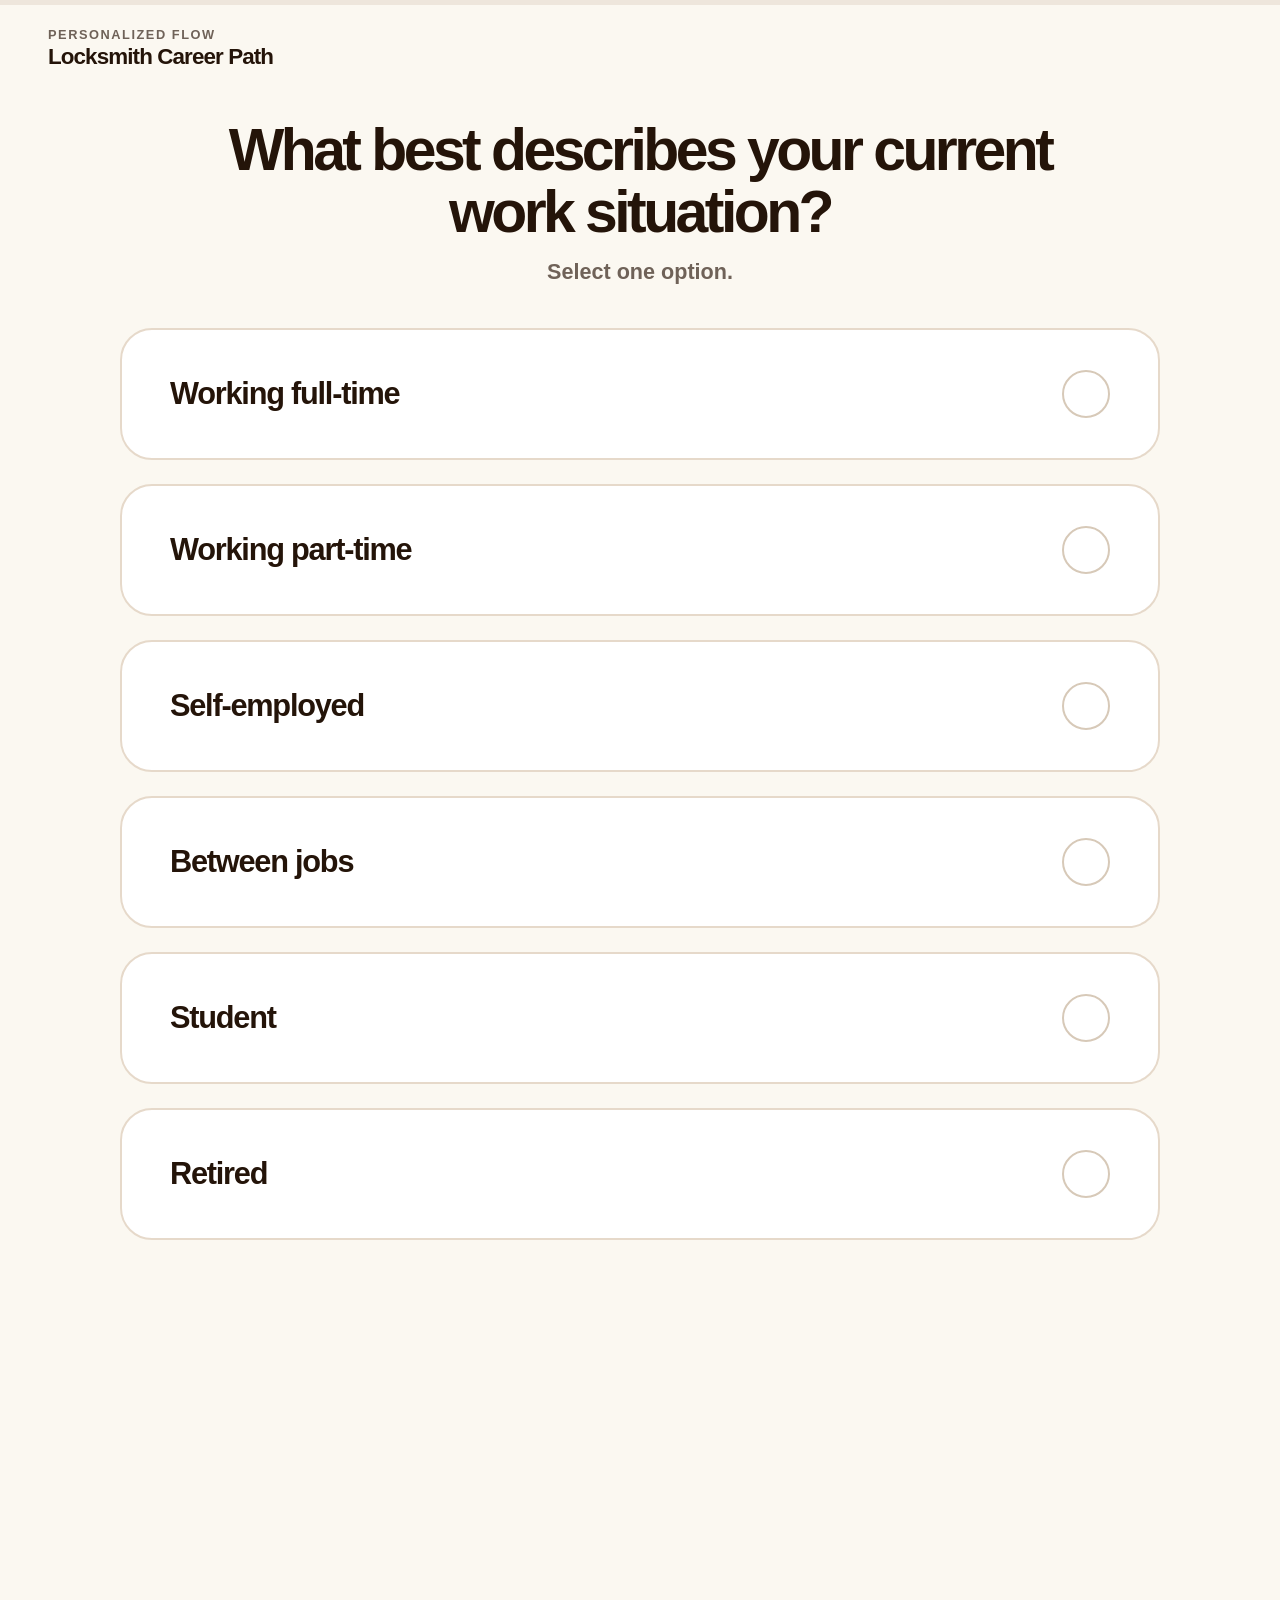
==== commit dc8eb0fb: "committed" ====
--- a/index.html
+++ b/index.html
@@ -4,12 +4,11 @@
     <meta charset="utf-8">
     <meta name="viewport" content="width=device-width, initial-scale=1">
     <title>Nalame</title>
-    <link rel="stylesheet" href="nalame.css">
-    <script src="./wc.js" defer></script>
+    <script src="wc.js" defer></script>
     <script src="nalame.config.js" defer></script>
     <script src="nalame.js" defer></script>
   </head>
-  <body style="margin:0;padding:0;">
+  <body>
     <wc-include href="nalame.html"></wc-include>
   </body>
 </html>
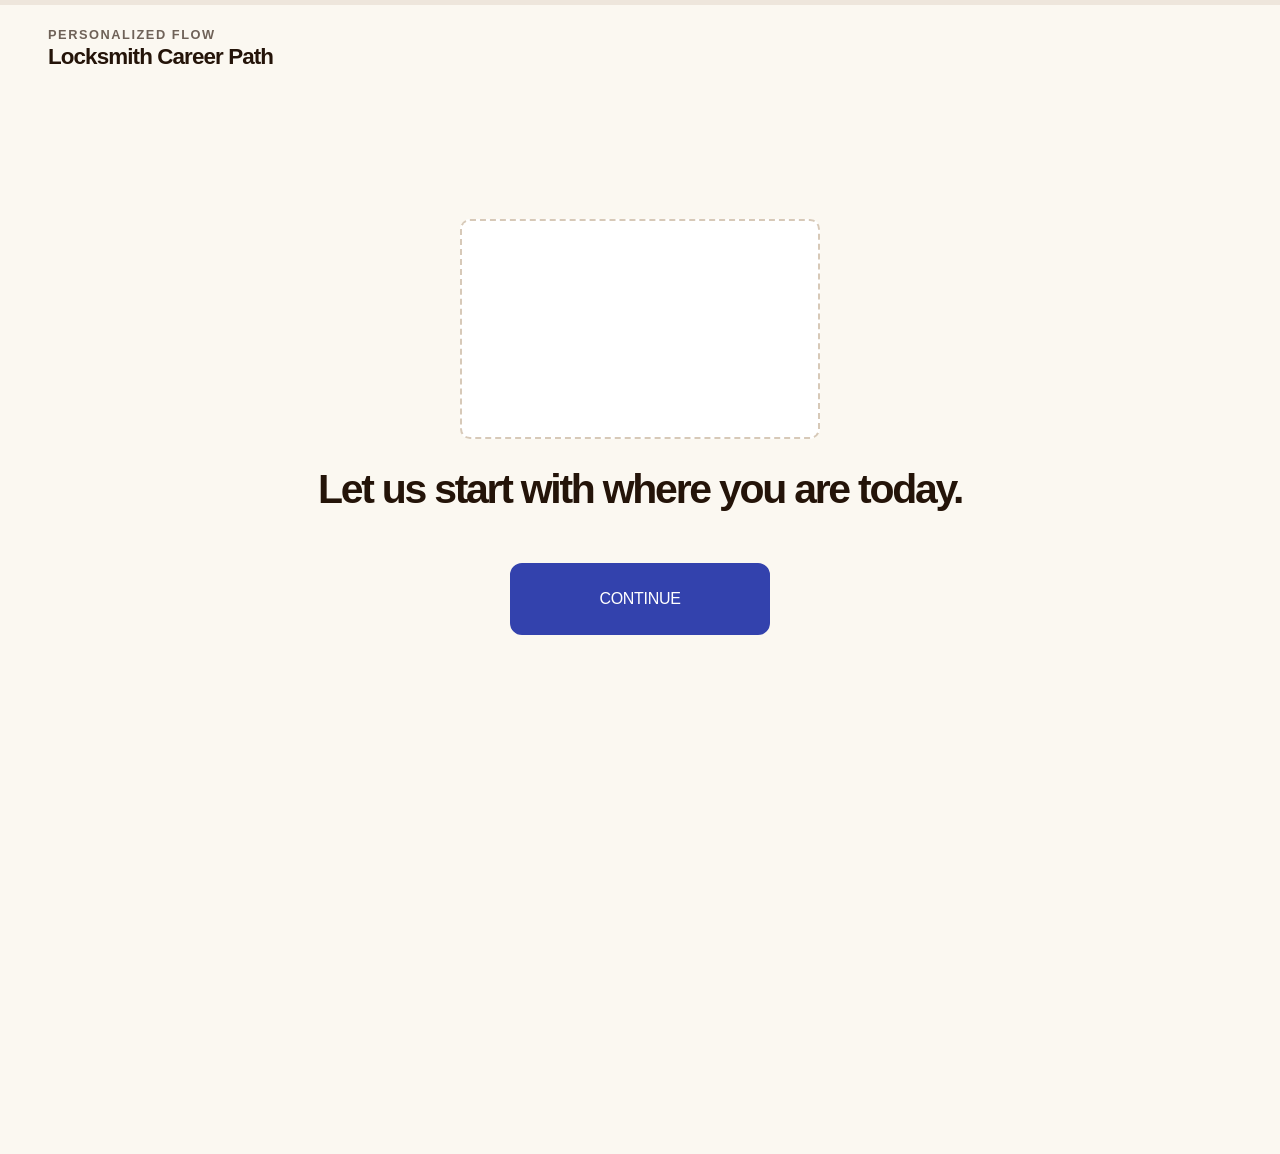
==== commit 97feec31: "*** empty log message ***" ====
--- a/index.html
+++ b/index.html
@@ -7,8 +7,13 @@
     <script src="wc.js" defer></script>
     <script src="nalame.config.js" defer></script>
     <script src="nalame.js" defer></script>
+
+    <link rel="preconnect" href="https://fonts.googleapis.com">
+    <link rel="preconnect" href="https://fonts.gstatic.com" crossorigin>
+    <link href="https://fonts.googleapis.com/css2?family=IBM+Plex+Sans:ital,wght@0,100..700;1,100..700&display=swap" rel="stylesheet">
   </head>
+
   <body>
-    <wc-include href="nalame.html"></wc-include>
+      <wc-include href="nalame.html"></wc-include>
   </body>
 </html>
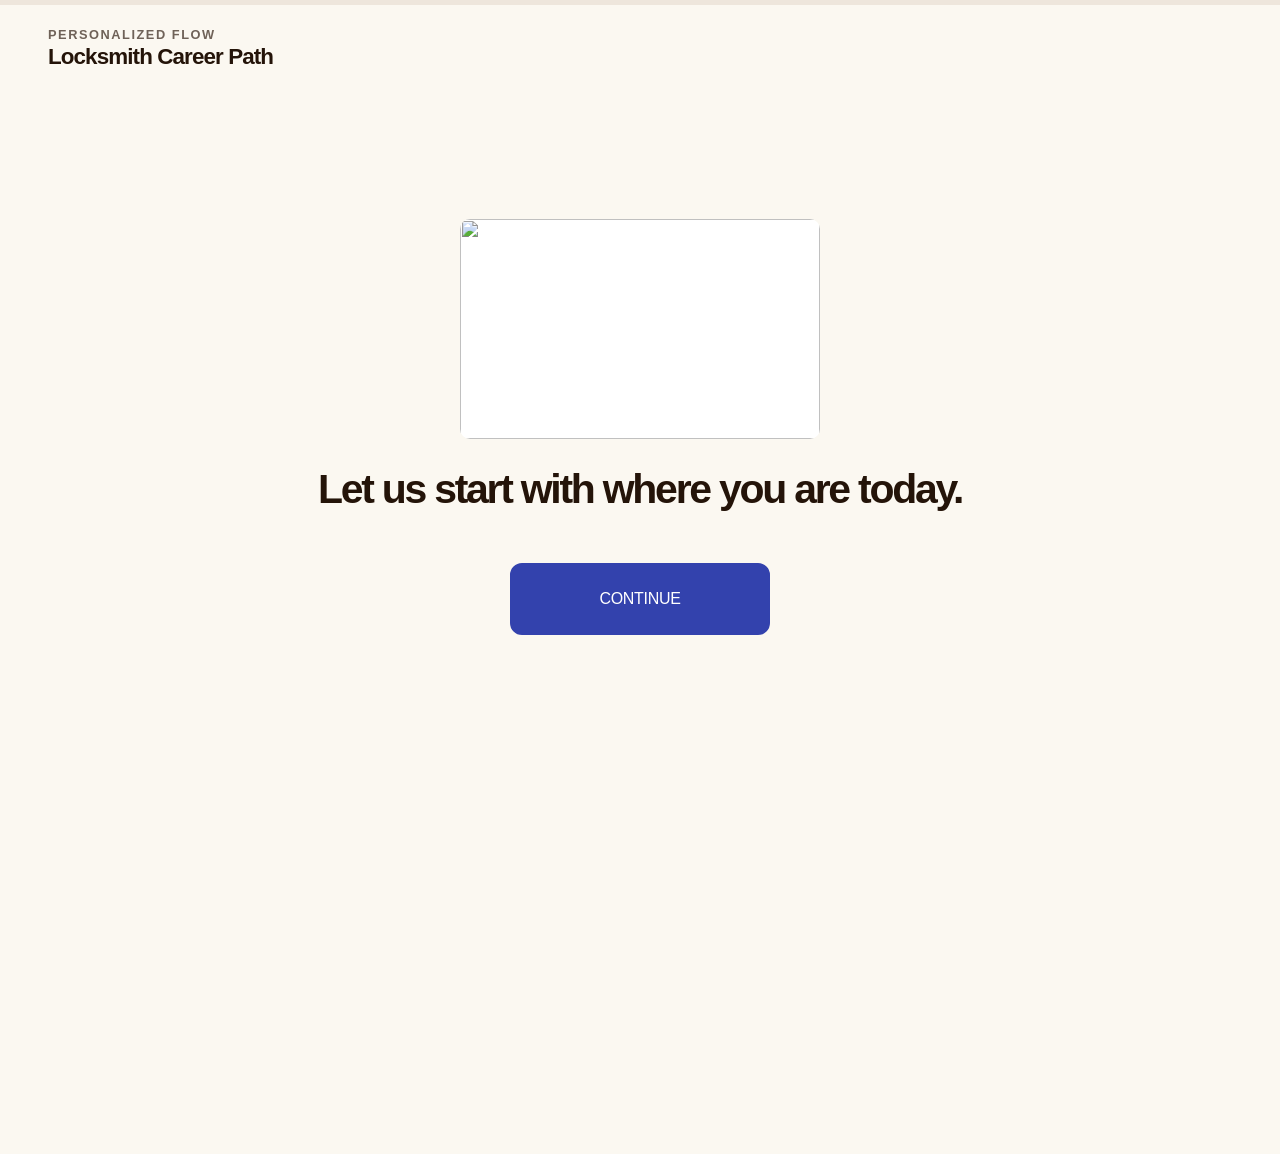
==== commit 87e936d7: "committed" ====
--- a/index.html
+++ b/index.html
@@ -7,10 +7,6 @@
     <script src="wc.js" defer></script>
     <script src="nalame.config.js" defer></script>
     <script src="nalame.js" defer></script>
-
-    <link rel="preconnect" href="https://fonts.googleapis.com">
-    <link rel="preconnect" href="https://fonts.gstatic.com" crossorigin>
-    <link href="https://fonts.googleapis.com/css2?family=IBM+Plex+Sans:ital,wght@0,100..700;1,100..700&display=swap" rel="stylesheet">
   </head>
 
   <body>
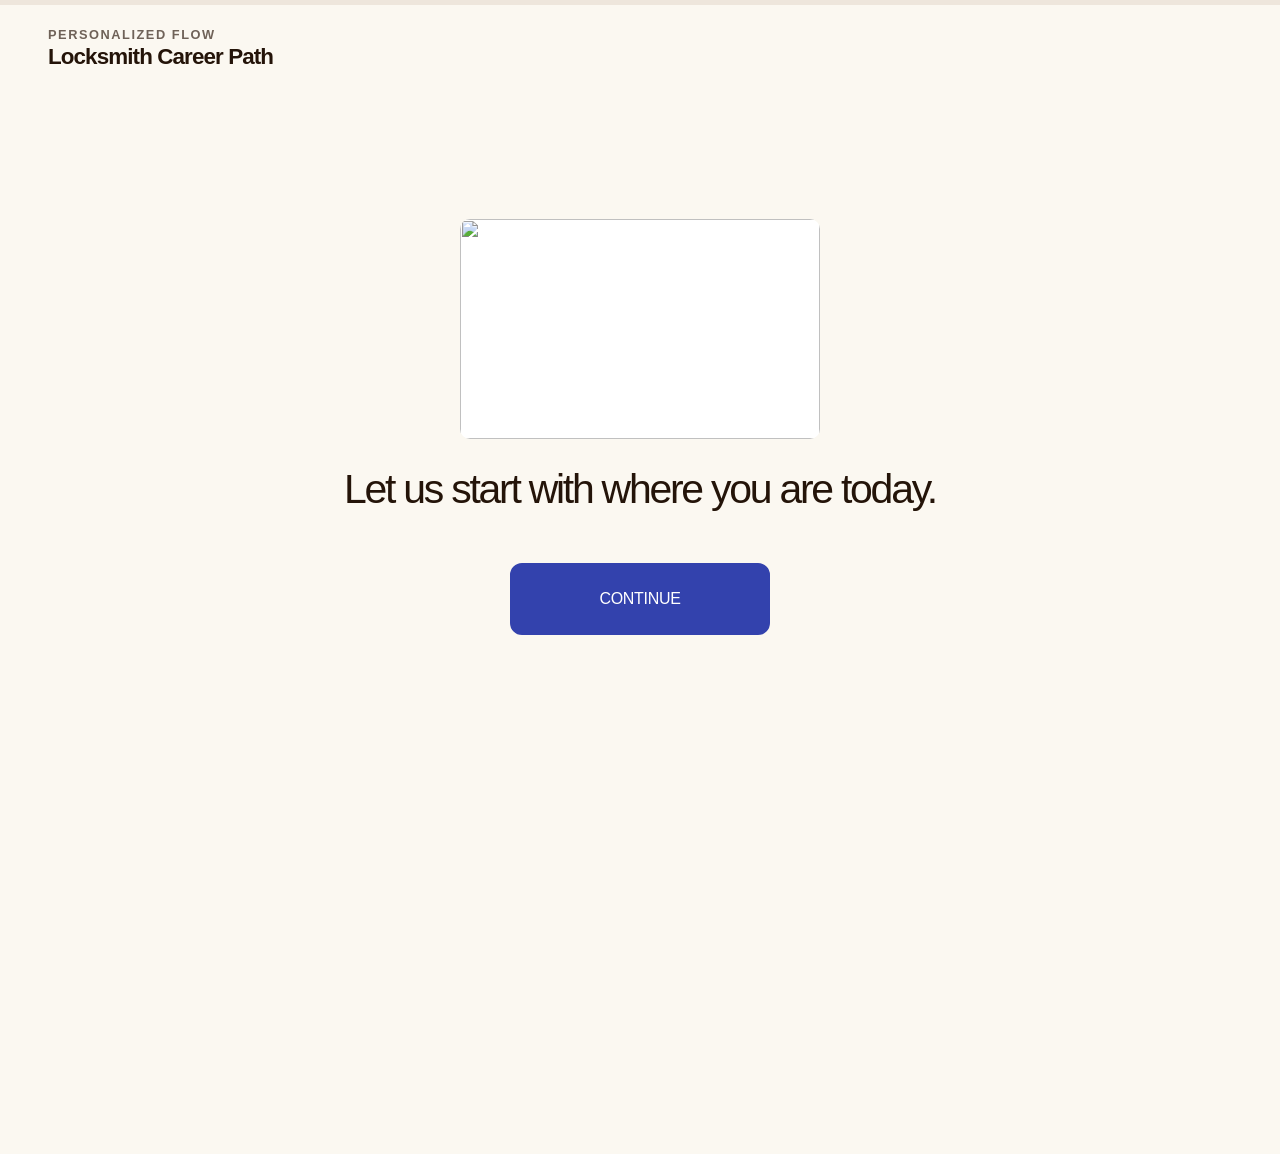
==== commit 9f799afb: "committed" ====
--- a/index.html
+++ b/index.html
@@ -8,8 +8,7 @@
     <script src="nalame.config.js" defer></script>
     <script src="nalame.js" defer></script>
   </head>
-
   <body>
-      <wc-include href="nalame.html"></wc-include>
+    <wc-include href="nalame.html"></wc-include>
   </body>
 </html>
